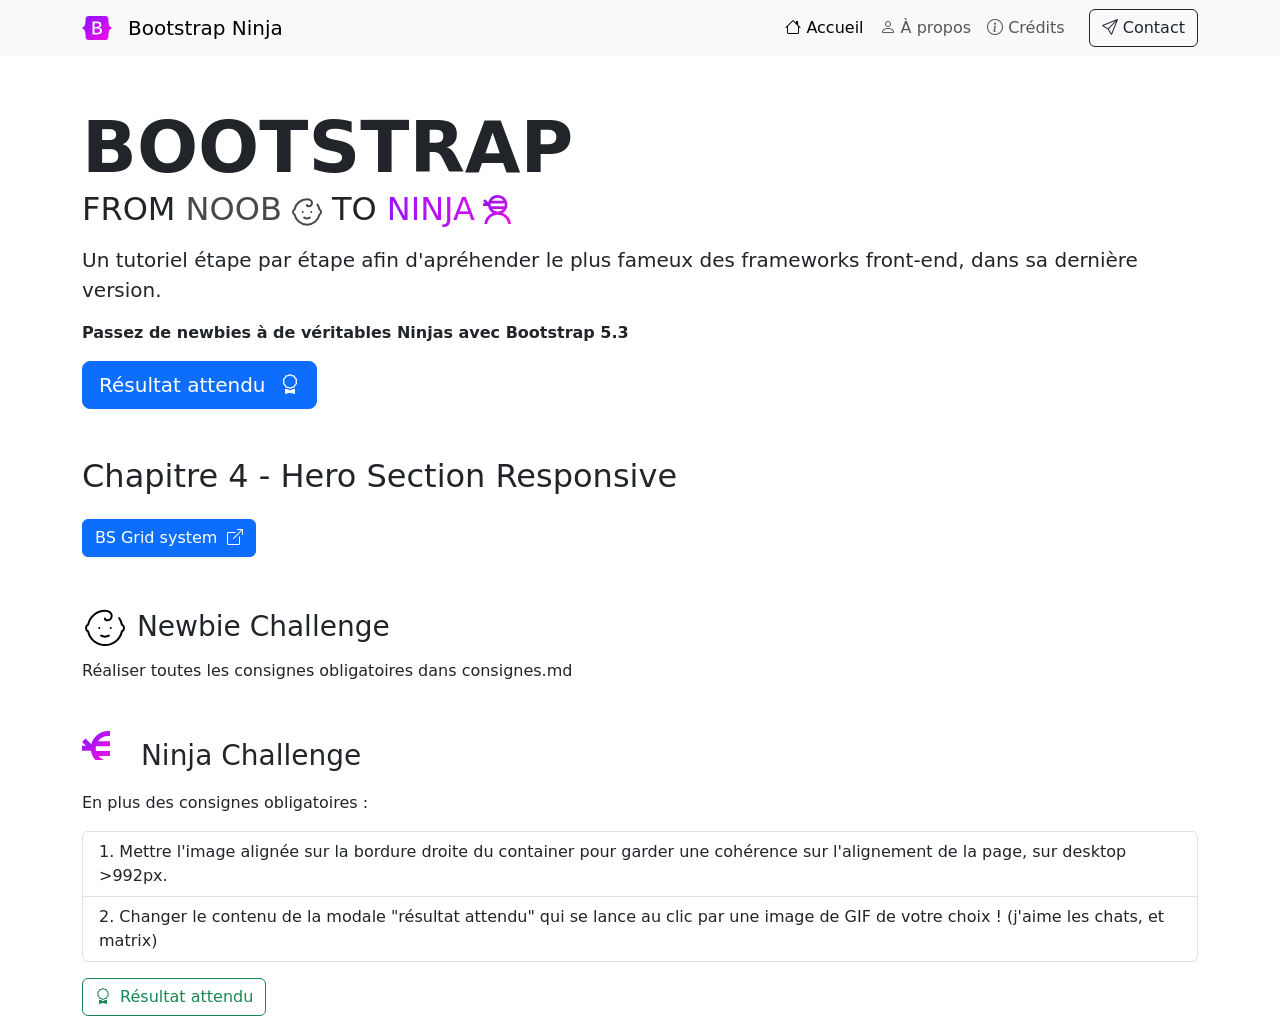
==== Chapitre-4_Hero-Section-Responsive/index.html @ 59ab2dc2 "main: first commit" ====
<!DOCTYPE html>
<html lang="fr">

<head>
    <meta charset="UTF-8">
    <meta http-equiv="X-UA-Compatible" content="IE=edge">
    <meta name="viewport" content="width=device-width, initial-scale=1.0">

    <title>Bootstrap • From Noob to Ninja</title>

    <!-- Favicons -->
    <link rel="icon" type="image/x-icon" href="favicon.ico">

    <!-- Importer BS Styles ici-->
    <link rel="stylesheet" href="assets/css/bootstrap.min.css">

    <!-- Importer les BS Icons ici-->
    <link rel="stylesheet" href="https://cdn.jsdelivr.net/npm/bootstrap-icons@1.13.1/font/bootstrap-icons.min.css">

</head>

<body>

    <header id="main-header">
        <nav class="navbar navbar-expand-lg bg-body-tertiary">
            <div class="container-sm">
                <a class="navbar-brand d-flex align-items-center" href="#">
                    <img src="assets/img/logo.svg" alt="Logo Bootstrap From Noob to Ninja" width="30" height="24"
                        class="me-3">
                    Bootstrap Ninja
                </a>
                <button class="navbar-toggler" type="button" data-bs-toggle="collapse"
                    data-bs-target="#navbarSupportedContent" aria-controls="navbarSupportedContent"
                    aria-expanded="false" aria-label="Toggle navigation">
                    <span class="navbar-toggler-icon"></span>
                </button>
                <div class="collapse navbar-collapse" id="navbarSupportedContent">
                    <ul class="navbar-nav ms-auto mb-2 mb-lg-0">
                        <li class="nav-item">
                            <a class="nav-link active" aria-current="page" href="#"><i class="bi bi-house"></i>
                                Accueil</a>
                        </li>
                        <li class="nav-item">
                            <a class="nav-link" href="#"><i class="bi bi-person"></i> À propos</a>
                        </li>
                        <li class="nav-item">
                            <a class="nav-link" href="#"><i class="bi bi-info-circle"></i> Crédits</a>
                        </li>
                    </ul>

                    <!-- Button -->
                    <button type="button" class="btn btn-outline-dark ms-lg-3">
                        <i class="bi bi-send"></i> Contact
                    </button>
                </div>
            </div>
        </nav>
        </div>
    </header>

    <main>
        <div class="container">

            <section id="hero-section" class="my-5">


                <!-- Créer la row et les col ici puis faites les consignes -->
                <div class="row">
                    <div class="col"></div>
                    <div class="col"></div>
                </div>



                <!-- Mettre le h1 et le texte d'intro dans la première col -->
                <h1 class="mt-5 mt-lg-0 mb-3 display-2 fw-bold text-center text-lg-start text-uppercase d-flex flex-column">
                    Bootstrap
                    <span class="fs-2 fw-medium">
                        From

                        <span style="color: #4B484D" class="d-inline-flex align-items-center me-2">
                            Noob
                            <svg xmlns="http://www.w3.org/2000/svg" width="34" height="34" fill="none" class="mt-1 ms-2"
                                viewBox="0 0 34 34">
                                <path stroke="#4B484D" stroke-linecap="round" stroke-linejoin="round" stroke-width="2"
                                    d="M14.167 22.667c.708.425 1.7.708 2.833.708 1.133 0 2.125-.283 2.833-.708M21.25 17h.014m6.191-7.348a12.749 12.749 0 0 1 2.012 4.798 2.834 2.834 0 0 1 0 5.1 12.75 12.75 0 0 1-24.934 0 2.833 2.833 0 0 1 0-5.1A12.75 12.75 0 0 1 17 4.25c2.833 0 4.958 1.558 4.958 3.542 0 1.983-1.275 3.541-2.833 3.541-1.133 0-2.125-.566-2.125-1.416M12.75 17h.014" />
                            </svg>
                        </span>to
                        <span style="background: linear-gradient(65deg, #9313FD, #E810E6);
                                -webkit-background-clip: text; /* nécessaire pour Chrome, Safari */
                                -webkit-text-fill-color: transparent; /* masque le texte */
                                background-clip: text; /* pour Firefox (expérimental) */"
                            class="d-inline-flex align-items-center">
                            Ninja <svg xmlns="http://www.w3.org/2000/svg" width="28" height="29" fill="none"
                                class="ms-2" viewBox="0 0 28 29">
                                <g clip-path="url(#a)">
                                    <path fill="url(#b)"
                                        d="M19.737 17.9c2.827-1.688 4.718-4.757 4.718-8.255 0-5.317-4.38-9.645-9.76-9.645C10.12 0 6.271 3.128 5.22 7.331L1.982 4.133.025 6.072l2.17 2.144H0v2.738h5.027c.404 2.944 2.159 5.473 4.627 6.947C5.118 19.73 1.826 23.963 1.396 29h2.786c.566-5.237 5.067-9.335 10.518-9.335 5.452 0 9.952 4.093 10.519 9.335h2.786c-.435-5.037-3.727-9.27-8.268-11.1ZM14.695 2.74a7.002 7.002 0 0 1 5.75 2.988h-11.5a7.009 7.009 0 0 1 5.75-2.988ZM7.707 9.645c0-.405.035-.8.1-1.184h13.776a6.99 6.99 0 0 1-.076 2.738H7.889a6.573 6.573 0 0 1-.182-1.554Zm1.522 4.293h10.943A7.005 7.005 0 0 1 14.7 16.55a6.998 6.998 0 0 1-5.471-2.613Z" />
                                </g>
                                <defs>
                                    <linearGradient id="b" x1="4.145" x2="29.443" y1=".725" y2="25.072"
                                        gradientUnits="userSpaceOnUse">
                                        <stop stop-color="#9013FE" />
                                        <stop offset="1" stop-color="#F210E3" />
                                    </linearGradient>
                                    <clipPath id="a">
                                        <path fill="#fff" d="M0 0h28v29H0z" />
                                    </clipPath>
                                </defs>
                            </svg>
                        </span>
                    </span>

                </h1>
                <p class="lead">Un tutoriel étape par étape afin d'apréhender le plus fameux des frameworks front-end,
                    dans sa dernière version.</p>
                <p class="fw-bold">Passez de newbies à de véritables Ninjas avec Bootstrap 5.3</p>
                <button type="button" class="btn btn-primary btn-lg" data-bs-toggle="modal" data-bs-target="#result-modal">
                    Résultat attendu
                    <i class="bi bi-award ms-2"></i>

                </button>
                <!-- L'image hero se trouve dans assets/img/ la mettre dans seconde col -->

            </section>


            <h2 class="mt-2">Chapitre 4 - Hero Section Responsive</h2>
            <a href="https://getbootstrap.com/docs/5.3/layout/grid/" class="mt-3 btn btn-primary" target="_blank"
                rel="noopener noreferrer">BS Grid system <i class="bi bi-box-arrow-up-right ms-1"></i></a>

            <h3 class="mt-5">
                <svg xmlns="http://www.w3.org/2000/svg" width="46" height="46" fill="none" viewBox="0 0 46 46">
                    <path stroke="#000" stroke-linecap="round" stroke-linejoin="round" stroke-width="2"
                        d="M19.167 30.667c.958.575 2.3.958 3.833.958 1.533 0 2.875-.383 3.833-.958M28.75 23h.02m8.375-9.942a17.25 17.25 0 0 1 2.722 6.492 3.833 3.833 0 0 1 0 6.9 17.25 17.25 0 0 1-33.734 0 3.833 3.833 0 0 1 0-6.9A17.25 17.25 0 0 1 23 5.75c3.833 0 6.708 2.108 6.708 4.792 0 2.683-1.725 4.791-3.833 4.791-1.533 0-2.875-.766-2.875-1.916M17.25 23h.02" />
                </svg>

                Newbie Challenge
            </h3>

            <p>Réaliser toutes les consignes obligatoires dans consignes.md</p>

            <h3 class="mt-5">
                <svg xmlns="http://www.w3.org/2000/svg" width="50" height="52" fill="none" viewBox="0 0 50 52">
                    <g clip-path="url(#a)">
                        <path fill="url(#b)"
                            d="M35.245 32.098c5.048-3.029 8.425-8.53 8.425-14.803C43.67 7.76 35.85 0 26.242 0 18.069 0 11.197 5.61 9.319 13.146L3.54 7.41.046 10.887l3.874 3.845H0v4.91h8.976c.722 5.278 3.856 9.812 8.263 12.456-8.1 3.28-13.98 10.87-14.747 19.902h4.976c1.011-9.391 9.048-16.739 18.783-16.739 9.734 0 17.771 7.339 18.782 16.739h4.976c-.777-9.033-6.655-16.622-14.764-19.902ZM26.242 4.91c4.253 0 8.018 2.123 10.267 5.358H15.974A12.5 12.5 0 0 1 26.242 4.91Zm-12.48 12.383c0-.725.063-1.433.18-2.123h24.599c.117.69.18 1.398.18 2.123a12.3 12.3 0 0 1-.316 2.787H14.087a11.828 11.828 0 0 1-.325-2.787Zm2.718 7.698h19.541a12.49 12.49 0 0 1-9.77 4.686 12.477 12.477 0 0 1-9.771-4.686Z" />
                    </g>
                    <defs>
                        <linearGradient id="b" x1="7.401" x2="52.757" y1="1.3" y2="44.769"
                            gradientUnits="userSpaceOnUse">
                            <stop stop-color="#9013FE" />
                            <stop offset="1" stop-color="#F210E3" />
                        </linearGradient>
                        <clipPath id="a">
                            <path fill="#fff" d="M0 0h50v52H0z" />
                        </clipPath>
                    </defs>
                </svg>
                Ninja Challenge
            </h3>

            <p>En plus des consignes obligatoires :</p>

            <ol class="list-group list-group-numbered my-3">
                <li class="list-group-item">Mettre l'image alignée sur la bordure droite du container pour garder une cohérence sur l'alignement de la page, sur desktop >992px.</li>
                <li class="list-group-item">Changer le contenu de la modale "résultat attendu" qui se lance au clic par une image de GIF de votre choix ! (j'aime les chats, et matrix)</li>
            </ol>

            <!-- Button trigger modal -->
            <button type="button" class="btn btn-outline-success" data-bs-toggle="modal" data-bs-target="#result-modal">
                <i class="bi bi-award me-1"></i> Résultat attendu
            </button>

        </div>
    </main>


    <!-- Modale display result -->
    <div class="modal modal-lg fade" id="result-modal" tabindex="-1">
        <div class="modal-dialog">
            <div class="modal-content">
                <div class="modal-header">
                    <h5 class="modal-title">Résultat attendu Chapitre 2</h5>
                    <button type="button" class="btn-close" data-bs-dismiss="modal" aria-label="Close"></button>
                </div>
                <div class="modal-body">
                    <img src="resultat-attendu_1200x800.gif" alt="Résultat attendu Chapitre 2" class="img-fluid">
                </div>
                <div class="modal-footer">
                    <button type="button" class="btn btn-secondary" data-bs-dismiss="modal">Close</button>
                </div>
            </div>
        </div>
    </div>

    <!-- Importer BS Script ici -->
    <script src="assets/js/bootstrap.bundle.min.js"></script>

</body>

</html>
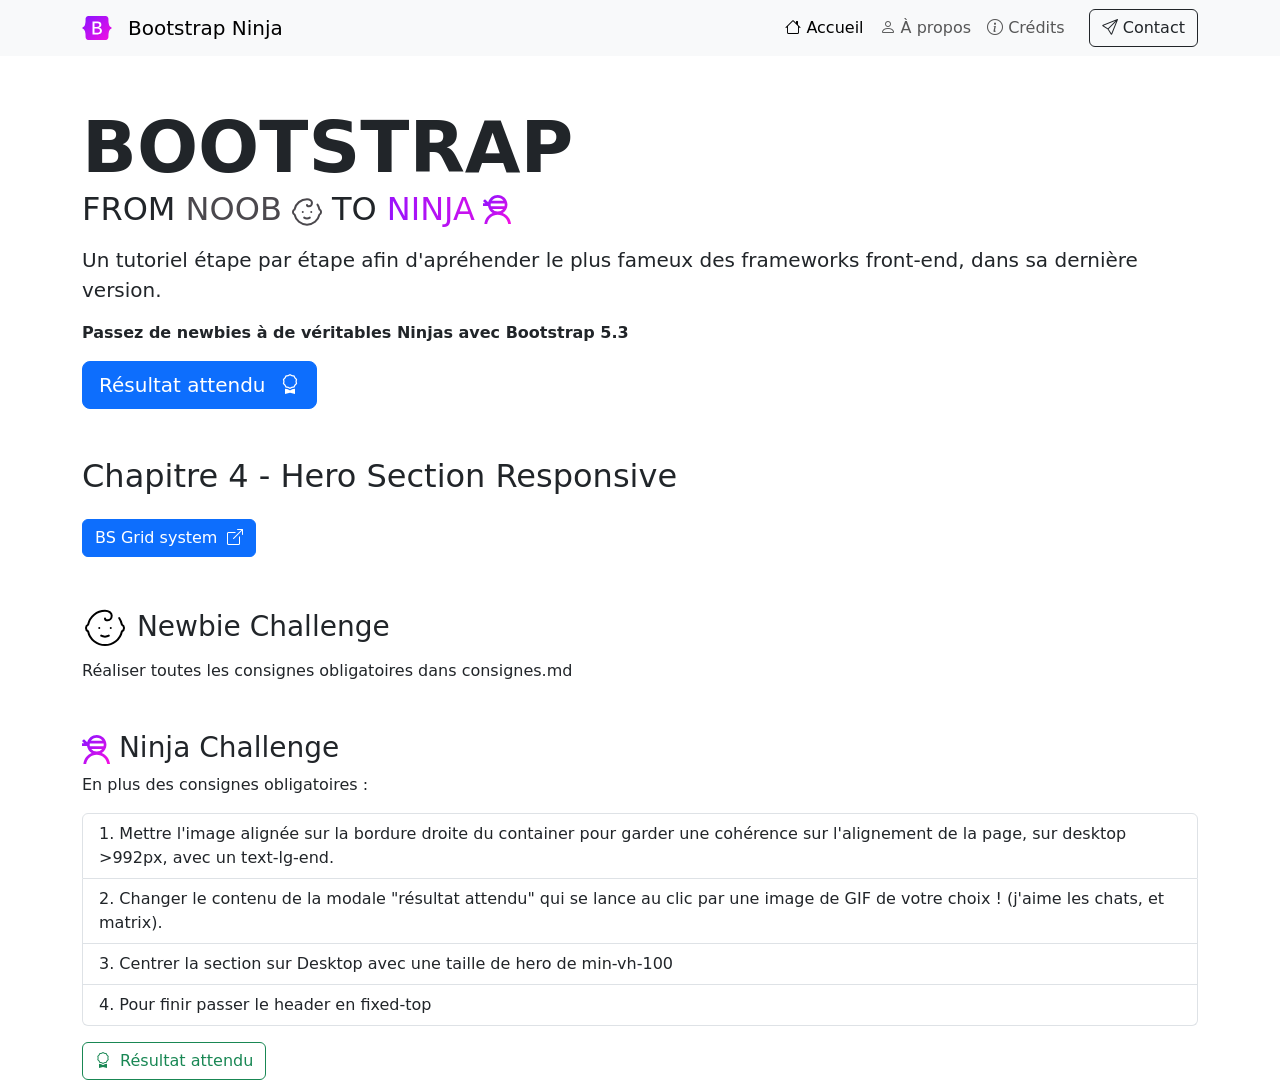
==== commit 4466da76: "main: finished Chapt-4" ====
--- a/Chapitre-4_Hero-Section-Responsive/index.html
+++ b/Chapitre-4_Hero-Section-Responsive/index.html
@@ -73,7 +73,8 @@
 
 
                 <!-- Mettre le h1 et le texte d'intro dans la première col -->
-                <h1 class="mt-5 mt-lg-0 mb-3 display-2 fw-bold text-center text-lg-start text-uppercase d-flex flex-column">
+                <h1
+                    class="mt-5 mt-lg-0 mb-3 display-2 fw-bold text-center text-lg-start text-uppercase d-flex flex-column">
                     Bootstrap
                     <span class="fs-2 fw-medium">
                         From
@@ -115,11 +116,14 @@
                 <p class="lead">Un tutoriel étape par étape afin d'apréhender le plus fameux des frameworks front-end,
                     dans sa dernière version.</p>
                 <p class="fw-bold">Passez de newbies à de véritables Ninjas avec Bootstrap 5.3</p>
-                <button type="button" class="btn btn-primary btn-lg" data-bs-toggle="modal" data-bs-target="#result-modal">
-                    Résultat attendu
-                    <i class="bi bi-award ms-2"></i>
+                <div class="btn-container">
+                    <button type="button" class="btn btn-primary btn-lg" data-bs-toggle="modal"
+                        data-bs-target="#result-modal">
+                        Résultat attendu
+                        <i class="bi bi-award ms-2"></i>
 
-                </button>
+                    </button>
+                </div>
                 <!-- L'image hero se trouve dans assets/img/ la mettre dans seconde col -->
 
             </section>
@@ -141,30 +145,19 @@
             <p>Réaliser toutes les consignes obligatoires dans consignes.md</p>
 
             <h3 class="mt-5">
-                <svg xmlns="http://www.w3.org/2000/svg" width="50" height="52" fill="none" viewBox="0 0 50 52">
-                    <g clip-path="url(#a)">
-                        <path fill="url(#b)"
-                            d="M35.245 32.098c5.048-3.029 8.425-8.53 8.425-14.803C43.67 7.76 35.85 0 26.242 0 18.069 0 11.197 5.61 9.319 13.146L3.54 7.41.046 10.887l3.874 3.845H0v4.91h8.976c.722 5.278 3.856 9.812 8.263 12.456-8.1 3.28-13.98 10.87-14.747 19.902h4.976c1.011-9.391 9.048-16.739 18.783-16.739 9.734 0 17.771 7.339 18.782 16.739h4.976c-.777-9.033-6.655-16.622-14.764-19.902ZM26.242 4.91c4.253 0 8.018 2.123 10.267 5.358H15.974A12.5 12.5 0 0 1 26.242 4.91Zm-12.48 12.383c0-.725.063-1.433.18-2.123h24.599c.117.69.18 1.398.18 2.123a12.3 12.3 0 0 1-.316 2.787H14.087a11.828 11.828 0 0 1-.325-2.787Zm2.718 7.698h19.541a12.49 12.49 0 0 1-9.77 4.686 12.477 12.477 0 0 1-9.771-4.686Z" />
-                    </g>
-                    <defs>
-                        <linearGradient id="b" x1="7.401" x2="52.757" y1="1.3" y2="44.769"
-                            gradientUnits="userSpaceOnUse">
-                            <stop stop-color="#9013FE" />
-                            <stop offset="1" stop-color="#F210E3" />
-                        </linearGradient>
-                        <clipPath id="a">
-                            <path fill="#fff" d="M0 0h50v52H0z" />
-                        </clipPath>
-                    </defs>
-                </svg>
+                <img src="assets/img/ninja_gradient.svg" alt="Ninja Icon">
                 Ninja Challenge
             </h3>
 
             <p>En plus des consignes obligatoires :</p>
 
             <ol class="list-group list-group-numbered my-3">
-                <li class="list-group-item">Mettre l'image alignée sur la bordure droite du container pour garder une cohérence sur l'alignement de la page, sur desktop >992px.</li>
-                <li class="list-group-item">Changer le contenu de la modale "résultat attendu" qui se lance au clic par une image de GIF de votre choix ! (j'aime les chats, et matrix)</li>
+                <li class="list-group-item">Mettre l'image alignée sur la bordure droite du container pour garder une
+                    cohérence sur l'alignement de la page, sur desktop >992px, avec un text-lg-end.</li>
+                <li class="list-group-item">Changer le contenu de la modale "résultat attendu" qui se lance au clic par
+                    une image de GIF de votre choix ! (j'aime les chats, et matrix).</li>
+                <li class="list-group-item">Centrer la section sur Desktop avec une taille de hero de min-vh-100</li>
+                <li class="list-group-item">Pour finir passer le header en fixed-top</li>
             </ol>
 
             <!-- Button trigger modal -->
@@ -181,7 +174,7 @@
         <div class="modal-dialog">
             <div class="modal-content">
                 <div class="modal-header">
-                    <h5 class="modal-title">Résultat attendu Chapitre 2</h5>
+                    <h5 class="modal-title">Résultat attendu Chapitre 4</h5>
                     <button type="button" class="btn-close" data-bs-dismiss="modal" aria-label="Close"></button>
                 </div>
                 <div class="modal-body">
